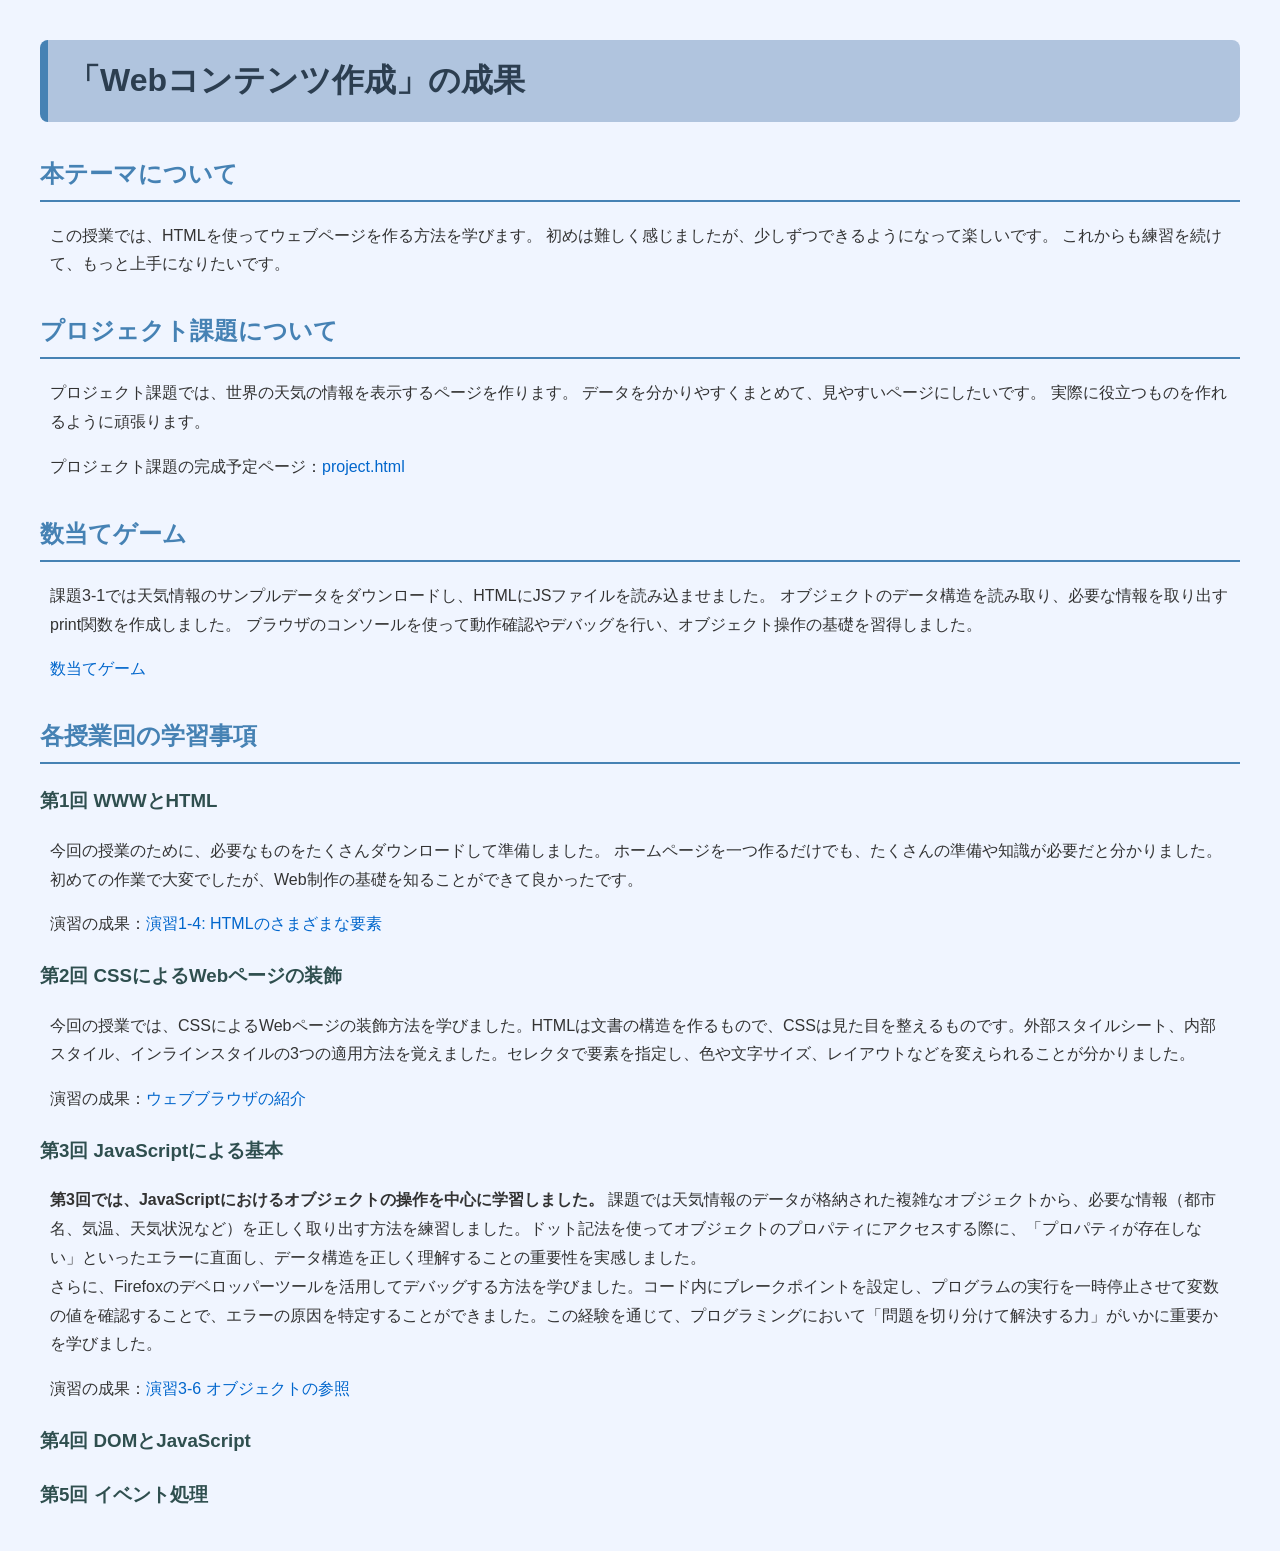
==== index.html @ a765b0f0 "第三回" ====
<!DOCTYPE html>
<html lang="ja">
<head>
    <meta charset="UTF-8">
    <title>Webコンテンツ作成 成果</title>
    <link rel="stylesheet"
    href="style.css">
</head>
<body>
    <h1>「Webコンテンツ作成」の成果</h1>

    <h2>本テーマについて</h2>
    <p>
        この授業では、HTMLを使ってウェブページを作る方法を学びます。
初めは難しく感じましたが、少しずつできるようになって楽しいです。
これからも練習を続けて、もっと上手になりたいです。
    </p>

    <h2>プロジェクト課題について</h2>
    <p>
        プロジェクト課題では、世界の天気の情報を表示するページを作ります。
データを分かりやすくまとめて、見やすいページにしたいです。
実際に役立つものを作れるように頑張ります。

    </p>
    <p>プロジェクト課題の完成予定ページ：<a href="project.html">project.html</a></p>

    <h2>数当てゲーム</h2>
    <p>
        課題3-1では天気情報のサンプルデータをダウンロードし、HTMLにJSファイルを読み込ませました。
オブジェクトのデータ構造を読み取り、必要な情報を取り出すprint関数を作成しました。
ブラウザのコンソールを使って動作確認やデバッグを行い、オブジェクト操作の基礎を習得しました。
        </p>
        <p><a href="kazuate.html">数当てゲーム</a></p>

    <h2>各授業回の学習事項</h2>
    <h3>第1回 WWWとHTML</h3>
    <p> 

今回の授業のために、必要なものをたくさんダウンロードして準備しました。
ホームページを一つ作るだけでも、たくさんの準備や知識が必要だと分かりました。
初めての作業で大変でしたが、Web制作の基礎を知ることができて良かったです。
    </p>
    <p>演習の成果：<a href="practice-html/elements.html">演習1-4: HTMLのさまざまな要素</a></p>

    <h3>第2回 CSSによるWebページの装飾</h3>
    <p>今回の授業では、CSSによるWebページの装飾方法を学びました。HTMLは文書の構造を作るもので、CSSは見た目を整えるものです。外部スタイルシート、内部スタイル、インラインスタイルの3つの適用方法を覚えました。セレクタで要素を指定し、色や文字サイズ、レイアウトなどを変えられることが分かりました。</p>
    <p>演習の成果：<a href="practice-css/browser-intro.html">ウェブブラウザの紹介</a></p>

    <h3>第3回 JavaScriptによる基本</h3>
    <p>
        <strong>第3回では、JavaScriptにおけるオブジェクトの操作を中心に学習しました。</strong>
        課題では天気情報のデータが格納された複雑なオブジェクトから、必要な情報（都市名、気温、天気状況など）を正しく取り出す方法を練習しました。ドット記法を使ってオブジェクトのプロパティにアクセスする際に、「プロパティが存在しない」といったエラーに直面し、データ構造を正しく理解することの重要性を実感しました。<br>
        さらに、Firefoxのデベロッパーツールを活用してデバッグする方法を学びました。コード内にブレークポイントを設定し、プログラムの実行を一時停止させて変数の値を確認することで、エラーの原因を特定することができました。この経験を通じて、プログラミングにおいて「問題を切り分けて解決する力」がいかに重要かを学びました。
    </p>
    <p>演習の成果：<a href="practice-js/obj-practice.html">演習3-6 オブジェクトの参照</a></p>
    
    <h3>第4回 DOMとJavaScript</h3>
    
    <h3>第5回 イベント処理</h3>
    
</body>
</html>
---- style.css ----
body {
    background-color: #f0f5ff;
    font-family: "MS Gothic", sans-serif;
    margin: 40px;
    line-height: 1.8;
}


h1 {
    color: #2c3e50;
    background-color: #b0c4de;
    padding: 12px 20px;
    border-radius: 8px;
    border-left: 8px solid #4682b4;
}


h2 {
    color: #4682b4;
    border-bottom: 2px solid #4682b4;
    padding-bottom: 5px;
    margin-top: 30px;
}


h3 {
    color: #2f4f4f;
    margin-top: 20px;
}


p {
    color: #333333;
    font-size: 16px;
    padding: 0 10px;
}


a {
    color: #0066cc;
    text-decoration: none;
}


a:hover {
    color: #ff6600;
    text-decoration: underline;
}
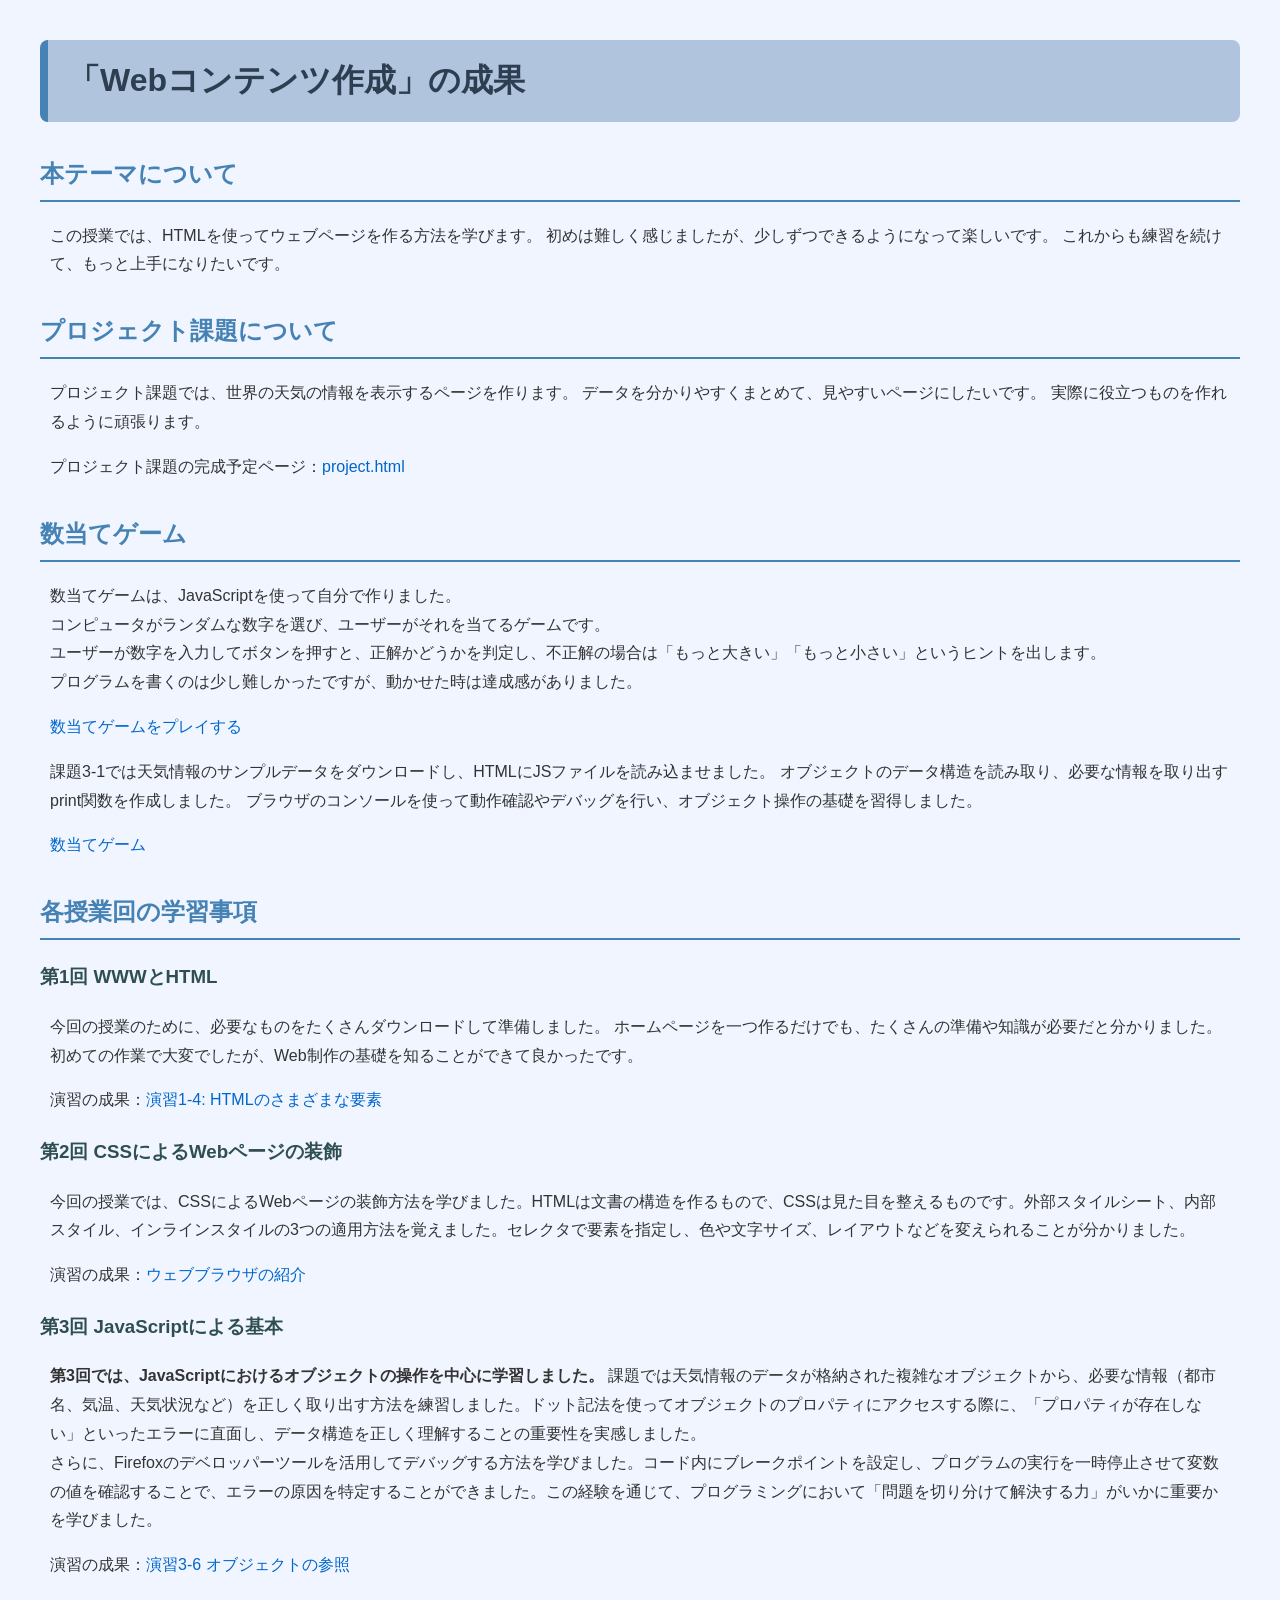
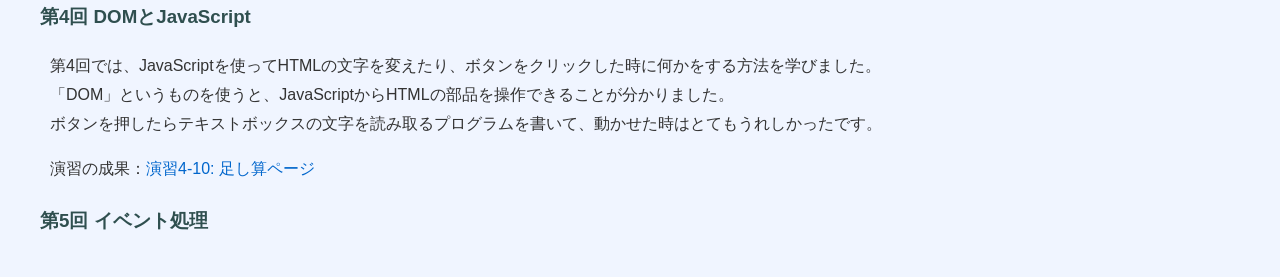
==== commit 8a8969b3: "第四回" ====
--- a/index.html
+++ b/index.html
@@ -26,6 +26,13 @@
     <p>プロジェクト課題の完成予定ページ：<a href="project.html">project.html</a></p>
 
     <h2>数当てゲーム</h2>
+    <p>
+        数当てゲームは、JavaScriptを使って自分で作りました。<br>
+        コンピュータがランダムな数字を選び、ユーザーがそれを当てるゲームです。<br>
+        ユーザーが数字を入力してボタンを押すと、正解かどうかを判定し、不正解の場合は「もっと大きい」「もっと小さい」というヒントを出します。<br>
+        プログラムを書くのは少し難しかったですが、動かせた時は達成感がありました。
+    </p>
+    <p><a href="kazuate.html">数当てゲームをプレイする</a></p>
     <p>
         課題3-1では天気情報のサンプルデータをダウンロードし、HTMLにJSファイルを読み込ませました。
 オブジェクトのデータ構造を読み取り、必要な情報を取り出すprint関数を作成しました。
@@ -56,7 +63,12 @@
     <p>演習の成果：<a href="practice-js/obj-practice.html">演習3-6 オブジェクトの参照</a></p>
     
     <h3>第4回 DOMとJavaScript</h3>
-    
+    <p>
+        第4回では、JavaScriptを使ってHTMLの文字を変えたり、ボタンをクリックした時に何かをする方法を学びました。<br>
+        「DOM」というものを使うと、JavaScriptからHTMLの部品を操作できることが分かりました。<br>
+        ボタンを押したらテキストボックスの文字を読み取るプログラムを書いて、動かせた時はとてもうれしかったです。
+    </p>
+    <p>演習の成果：<a href="practice-eventdom/tashizan.html">演習4-10: 足し算ページ</a></p>
     <h3>第5回 イベント処理</h3>
     
 </body>
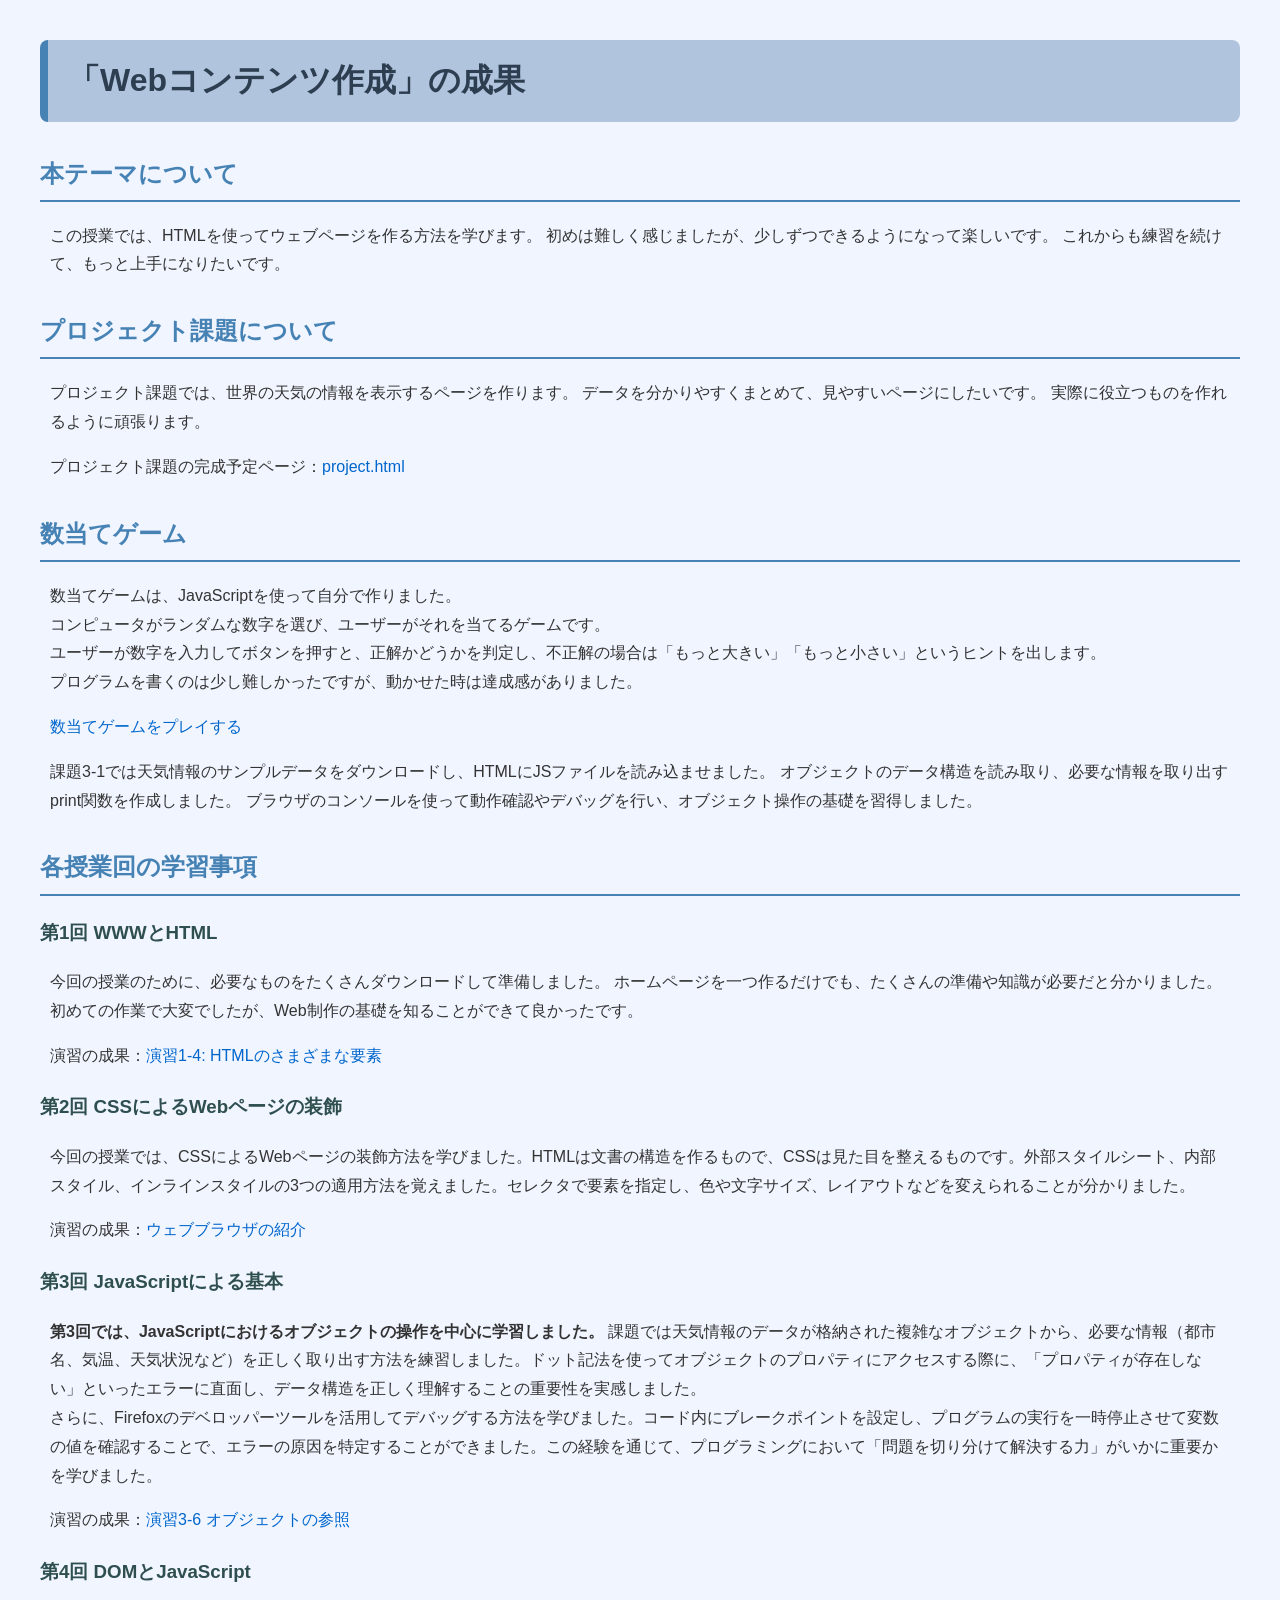
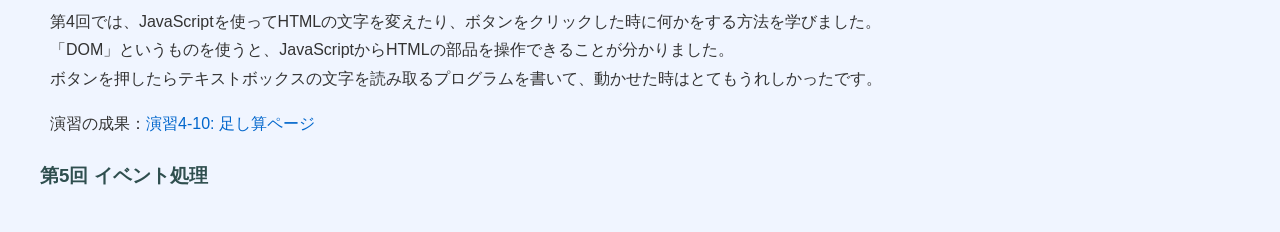
==== commit df4f284f: "第四回" ====
--- a/index.html
+++ b/index.html
@@ -38,7 +38,7 @@
 オブジェクトのデータ構造を読み取り、必要な情報を取り出すprint関数を作成しました。
 ブラウザのコンソールを使って動作確認やデバッグを行い、オブジェクト操作の基礎を習得しました。
         </p>
-        <p><a href="kazuate.html">数当てゲーム</a></p>
+        
 
     <h2>各授業回の学習事項</h2>
     <h3>第1回 WWWとHTML</h3>
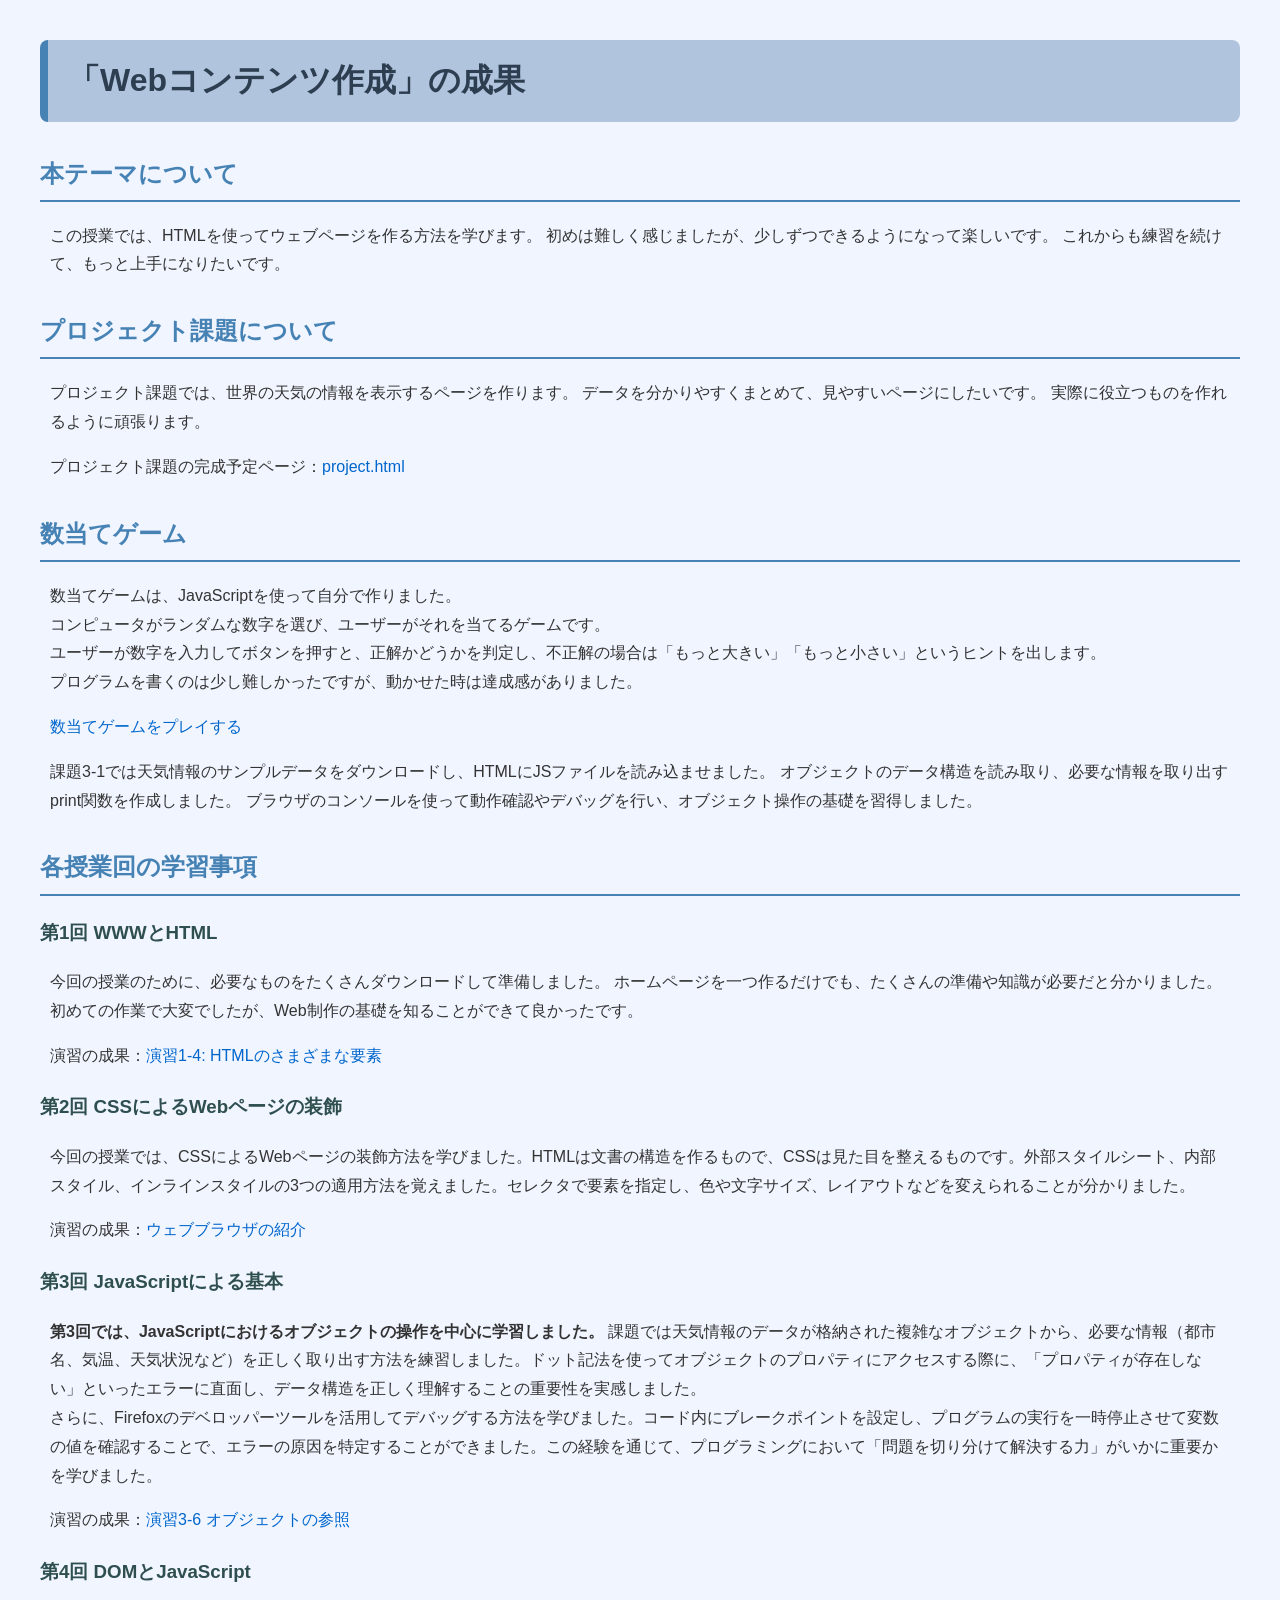
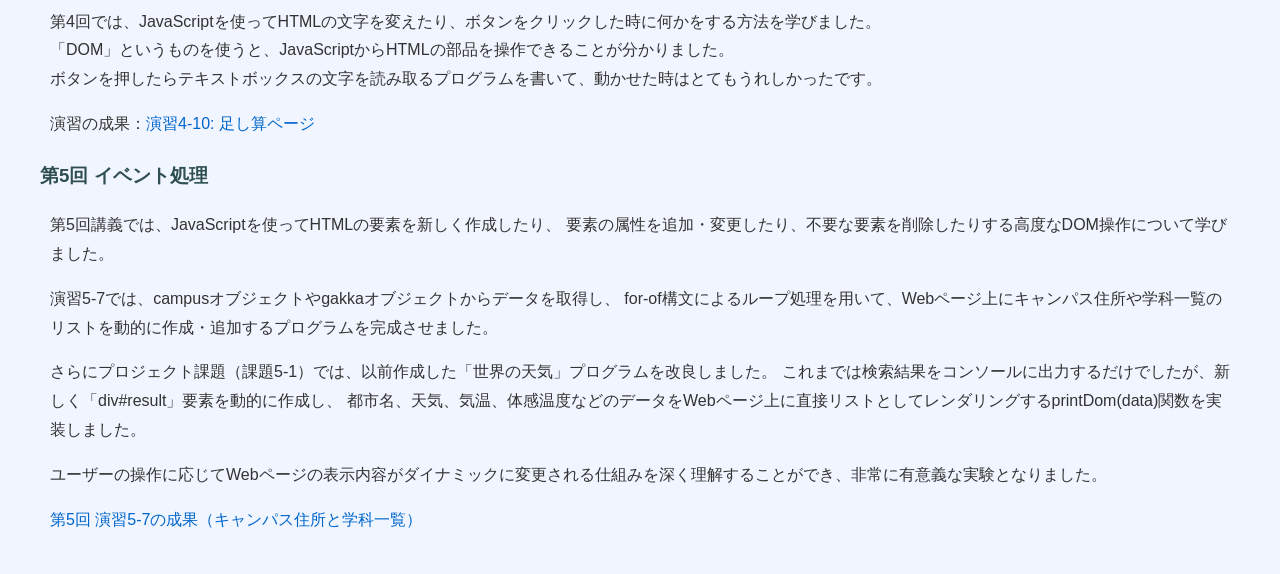
==== commit 8b81d79d: "第五回" ====
--- a/index.html
+++ b/index.html
@@ -70,6 +70,27 @@
     </p>
     <p>演習の成果：<a href="practice-eventdom/tashizan.html">演習4-10: 足し算ページ</a></p>
     <h3>第5回 イベント処理</h3>
-    
+    <p>
+        第5回講義では、JavaScriptを使ってHTMLの要素を新しく作成したり、
+        要素の属性を追加・変更したり、不要な要素を削除したりする高度なDOM操作について学びました。
+      </p>
+      <p>
+        演習5-7では、campusオブジェクトやgakkaオブジェクトからデータを取得し、
+        for-of構文によるループ処理を用いて、Webページ上にキャンパス住所や学科一覧のリストを動的に作成・追加するプログラムを完成させました。
+      </p>
+      <p>
+        さらにプロジェクト課題（課題5-1）では、以前作成した「世界の天気」プログラムを改良しました。
+        これまでは検索結果をコンソールに出力するだけでしたが、新しく「div#result」要素を動的に作成し、
+        都市名、天気、気温、体感温度などのデータをWebページ上に直接リストとしてレンダリングするprintDom(data)関数を実装しました。
+      </p>
+      <p>
+        ユーザーの操作に応じてWebページの表示内容がダイナミックに変更される仕組みを深く理解することができ、非常に有意義な実験となりました。
+      </p>
+      
+      
+      <p>
+        
+        <a href="../practice-dom2/dom2-exercise.html">第5回 演習5-7の成果（キャンパス住所と学科一覧）</a>
+      </p>
 </body>
 </html>
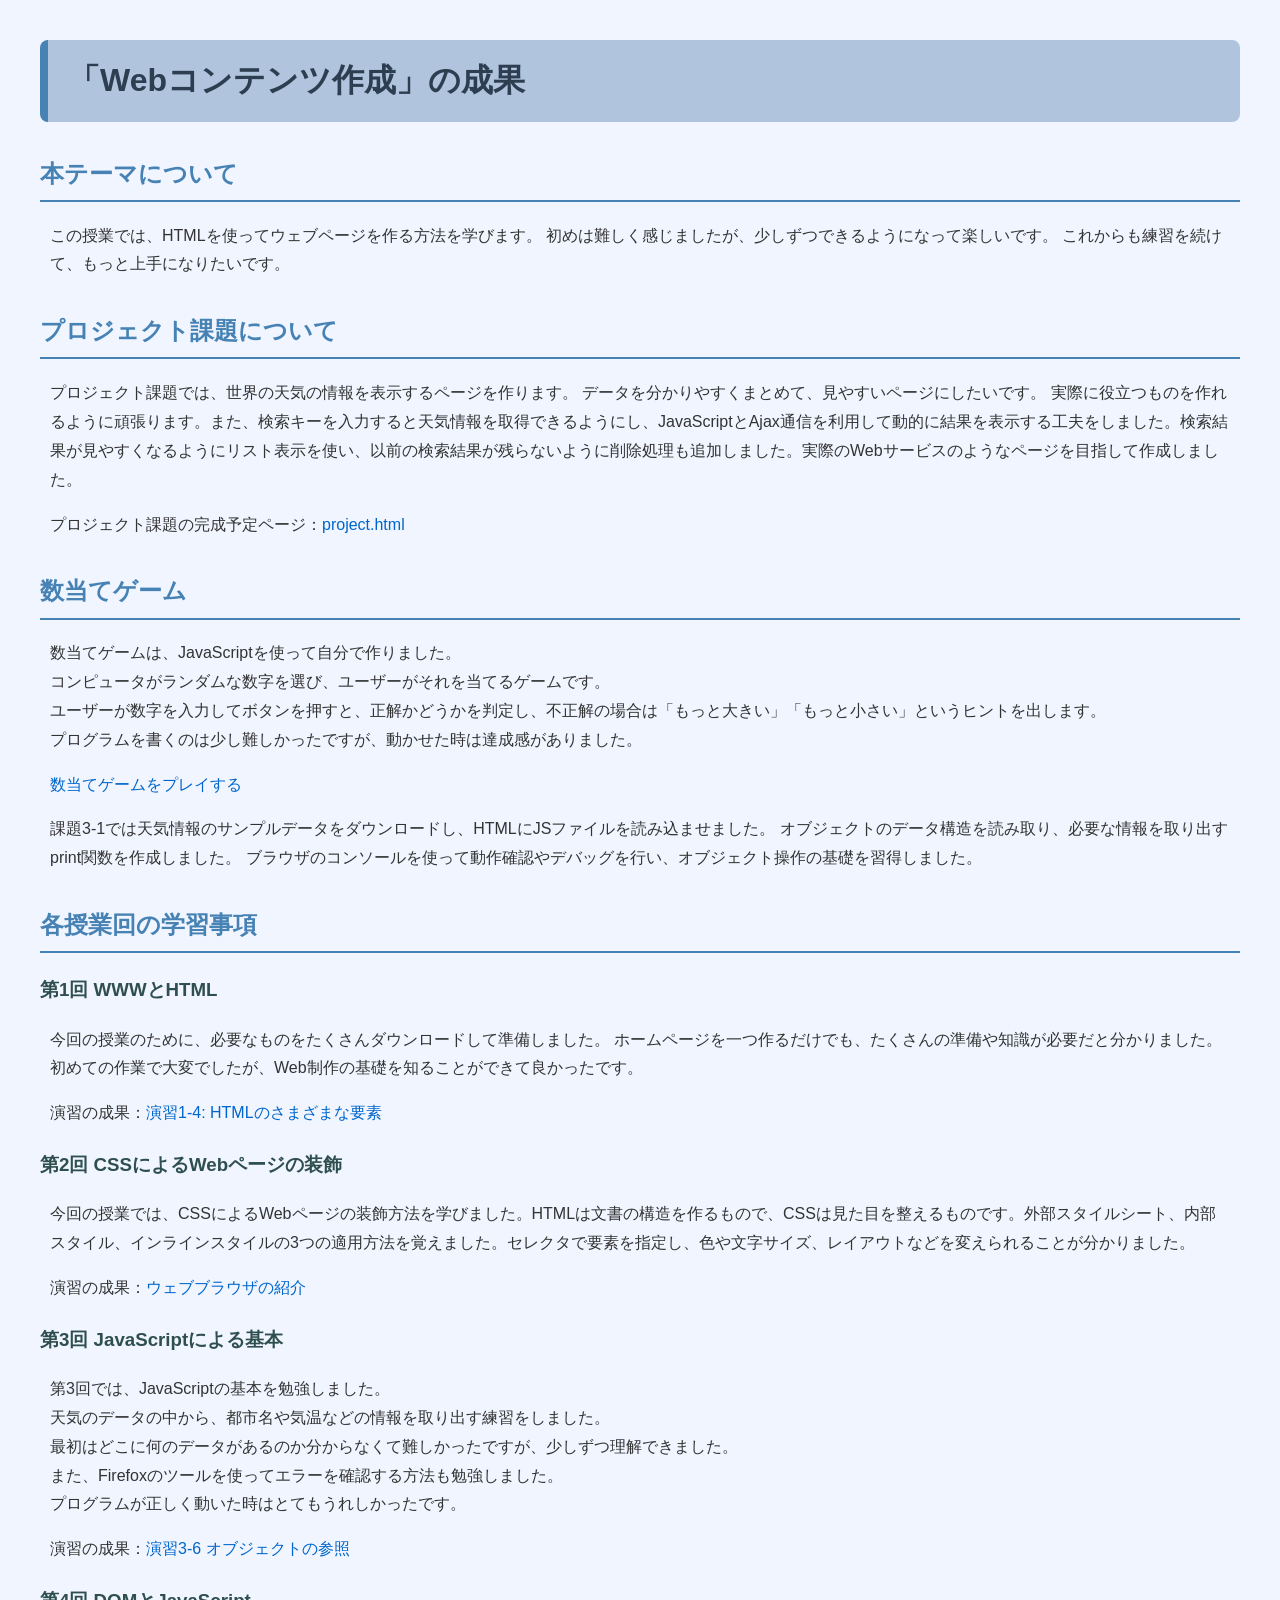
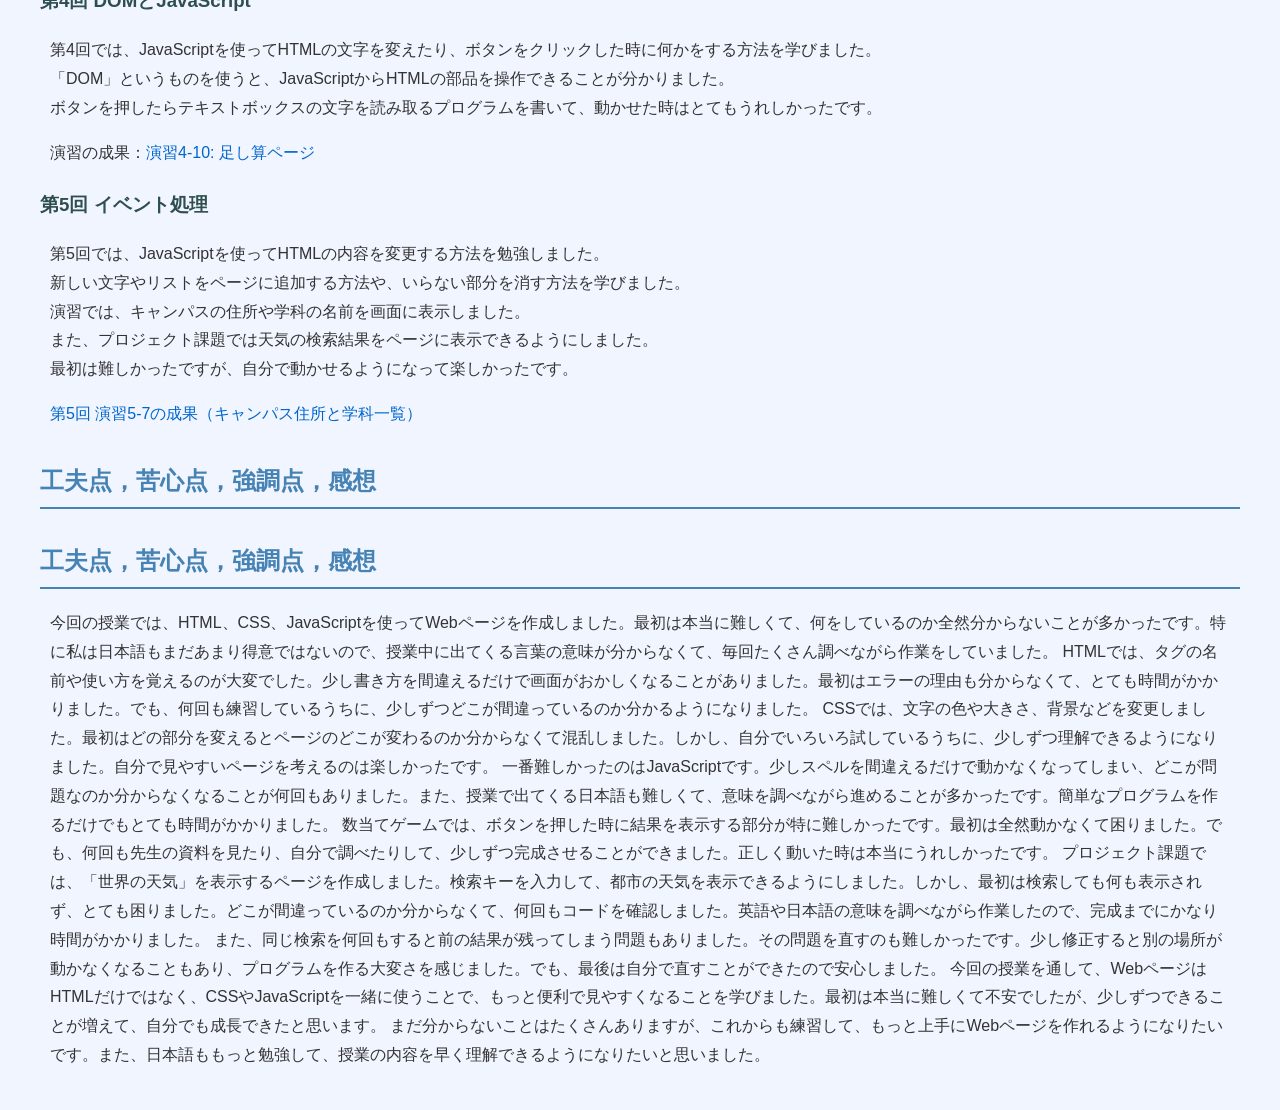
==== commit 95bef93e: "第六回" ====
--- a/index.html
+++ b/index.html
@@ -20,7 +20,7 @@
     <p>
         プロジェクト課題では、世界の天気の情報を表示するページを作ります。
 データを分かりやすくまとめて、見やすいページにしたいです。
-実際に役立つものを作れるように頑張ります。
+実際に役立つものを作れるように頑張ります。また、検索キーを入力すると天気情報を取得できるようにし、JavaScriptとAjax通信を利用して動的に結果を表示する工夫をしました。検索結果が見やすくなるようにリスト表示を使い、以前の検索結果が残らないように削除処理も追加しました。実際のWebサービスのようなページを目指して作成しました。
 
     </p>
     <p>プロジェクト課題の完成予定ページ：<a href="project.html">project.html</a></p>
@@ -56,10 +56,12 @@
 
     <h3>第3回 JavaScriptによる基本</h3>
     <p>
-        <strong>第3回では、JavaScriptにおけるオブジェクトの操作を中心に学習しました。</strong>
-        課題では天気情報のデータが格納された複雑なオブジェクトから、必要な情報（都市名、気温、天気状況など）を正しく取り出す方法を練習しました。ドット記法を使ってオブジェクトのプロパティにアクセスする際に、「プロパティが存在しない」といったエラーに直面し、データ構造を正しく理解することの重要性を実感しました。<br>
-        さらに、Firefoxのデベロッパーツールを活用してデバッグする方法を学びました。コード内にブレークポイントを設定し、プログラムの実行を一時停止させて変数の値を確認することで、エラーの原因を特定することができました。この経験を通じて、プログラミングにおいて「問題を切り分けて解決する力」がいかに重要かを学びました。
-    </p>
+        第3回では、JavaScriptの基本を勉強しました。<br>
+        天気のデータの中から、都市名や気温などの情報を取り出す練習をしました。<br>
+        最初はどこに何のデータがあるのか分からなくて難しかったですが、少しずつ理解できました。<br>
+        また、Firefoxのツールを使ってエラーを確認する方法も勉強しました。<br>
+        プログラムが正しく動いた時はとてもうれしかったです。
+        </p>
     <p>演習の成果：<a href="practice-js/obj-practice.html">演習3-6 オブジェクトの参照</a></p>
     
     <h3>第4回 DOMとJavaScript</h3>
@@ -71,26 +73,42 @@
     <p>演習の成果：<a href="practice-eventdom/tashizan.html">演習4-10: 足し算ページ</a></p>
     <h3>第5回 イベント処理</h3>
     <p>
-        第5回講義では、JavaScriptを使ってHTMLの要素を新しく作成したり、
-        要素の属性を追加・変更したり、不要な要素を削除したりする高度なDOM操作について学びました。
-      </p>
-      <p>
-        演習5-7では、campusオブジェクトやgakkaオブジェクトからデータを取得し、
-        for-of構文によるループ処理を用いて、Webページ上にキャンパス住所や学科一覧のリストを動的に作成・追加するプログラムを完成させました。
-      </p>
-      <p>
-        さらにプロジェクト課題（課題5-1）では、以前作成した「世界の天気」プログラムを改良しました。
-        これまでは検索結果をコンソールに出力するだけでしたが、新しく「div#result」要素を動的に作成し、
-        都市名、天気、気温、体感温度などのデータをWebページ上に直接リストとしてレンダリングするprintDom(data)関数を実装しました。
-      </p>
-      <p>
-        ユーザーの操作に応じてWebページの表示内容がダイナミックに変更される仕組みを深く理解することができ、非常に有意義な実験となりました。
-      </p>
-      
+        第5回では、JavaScriptを使ってHTMLの内容を変更する方法を勉強しました。<br>
+        新しい文字やリストをページに追加する方法や、いらない部分を消す方法を学びました。<br>
+        演習では、キャンパスの住所や学科の名前を画面に表示しました。<br>
+        また、プロジェクト課題では天気の検索結果をページに表示できるようにしました。<br>
+        最初は難しかったですが、自分で動かせるようになって楽しかったです。
+        </p>
       
       <p>
         
-        <a href="../practice-dom2/dom2-exercise.html">第5回 演習5-7の成果（キャンパス住所と学科一覧）</a>
+        <a href="practice-dom2/dom2-exercise.html">第5回 演習5-7の成果（キャンパス住所と学科一覧）</a>
       </p>
+      <h2>工夫点，苦心点，強調点，感想</h2>
+<p>
+    <h2>工夫点，苦心点，強調点，感想</h2>
+
+    <p>
+    今回の授業では、HTML、CSS、JavaScriptを使ってWebページを作成しました。最初は本当に難しくて、何をしているのか全然分からないことが多かったです。特に私は日本語もまだあまり得意ではないので、授業中に出てくる言葉の意味が分からなくて、毎回たくさん調べながら作業をしていました。
+    
+    HTMLでは、タグの名前や使い方を覚えるのが大変でした。少し書き方を間違えるだけで画面がおかしくなることがありました。最初はエラーの理由も分からなくて、とても時間がかかりました。でも、何回も練習しているうちに、少しずつどこが間違っているのか分かるようになりました。
+    
+    CSSでは、文字の色や大きさ、背景などを変更しました。最初はどの部分を変えるとページのどこが変わるのか分からなくて混乱しました。しかし、自分でいろいろ試しているうちに、少しずつ理解できるようになりました。自分で見やすいページを考えるのは楽しかったです。
+    
+    一番難しかったのはJavaScriptです。少しスペルを間違えるだけで動かなくなってしまい、どこが問題なのか分からなくなることが何回もありました。また、授業で出てくる日本語も難しくて、意味を調べながら進めることが多かったです。簡単なプログラムを作るだけでもとても時間がかかりました。
+    
+    数当てゲームでは、ボタンを押した時に結果を表示する部分が特に難しかったです。最初は全然動かなくて困りました。でも、何回も先生の資料を見たり、自分で調べたりして、少しずつ完成させることができました。正しく動いた時は本当にうれしかったです。
+    
+    プロジェクト課題では、「世界の天気」を表示するページを作成しました。検索キーを入力して、都市の天気を表示できるようにしました。しかし、最初は検索しても何も表示されず、とても困りました。どこが間違っているのか分からなくて、何回もコードを確認しました。英語や日本語の意味を調べながら作業したので、完成までにかなり時間がかかりました。
+    
+    また、同じ検索を何回もすると前の結果が残ってしまう問題もありました。その問題を直すのも難しかったです。少し修正すると別の場所が動かなくなることもあり、プログラムを作る大変さを感じました。でも、最後は自分で直すことができたので安心しました。
+    
+    今回の授業を通して、WebページはHTMLだけではなく、CSSやJavaScriptを一緒に使うことで、もっと便利で見やすくなることを学びました。最初は本当に難しくて不安でしたが、少しずつできることが増えて、自分でも成長できたと思います。
+    
+    まだ分からないことはたくさんありますが、これからも練習して、もっと上手にWebページを作れるようになりたいです。また、日本語ももっと勉強して、授業の内容を早く理解できるようになりたいと思いました。
+    
+    </p>
+    
+</p>
 </body>
 </html>
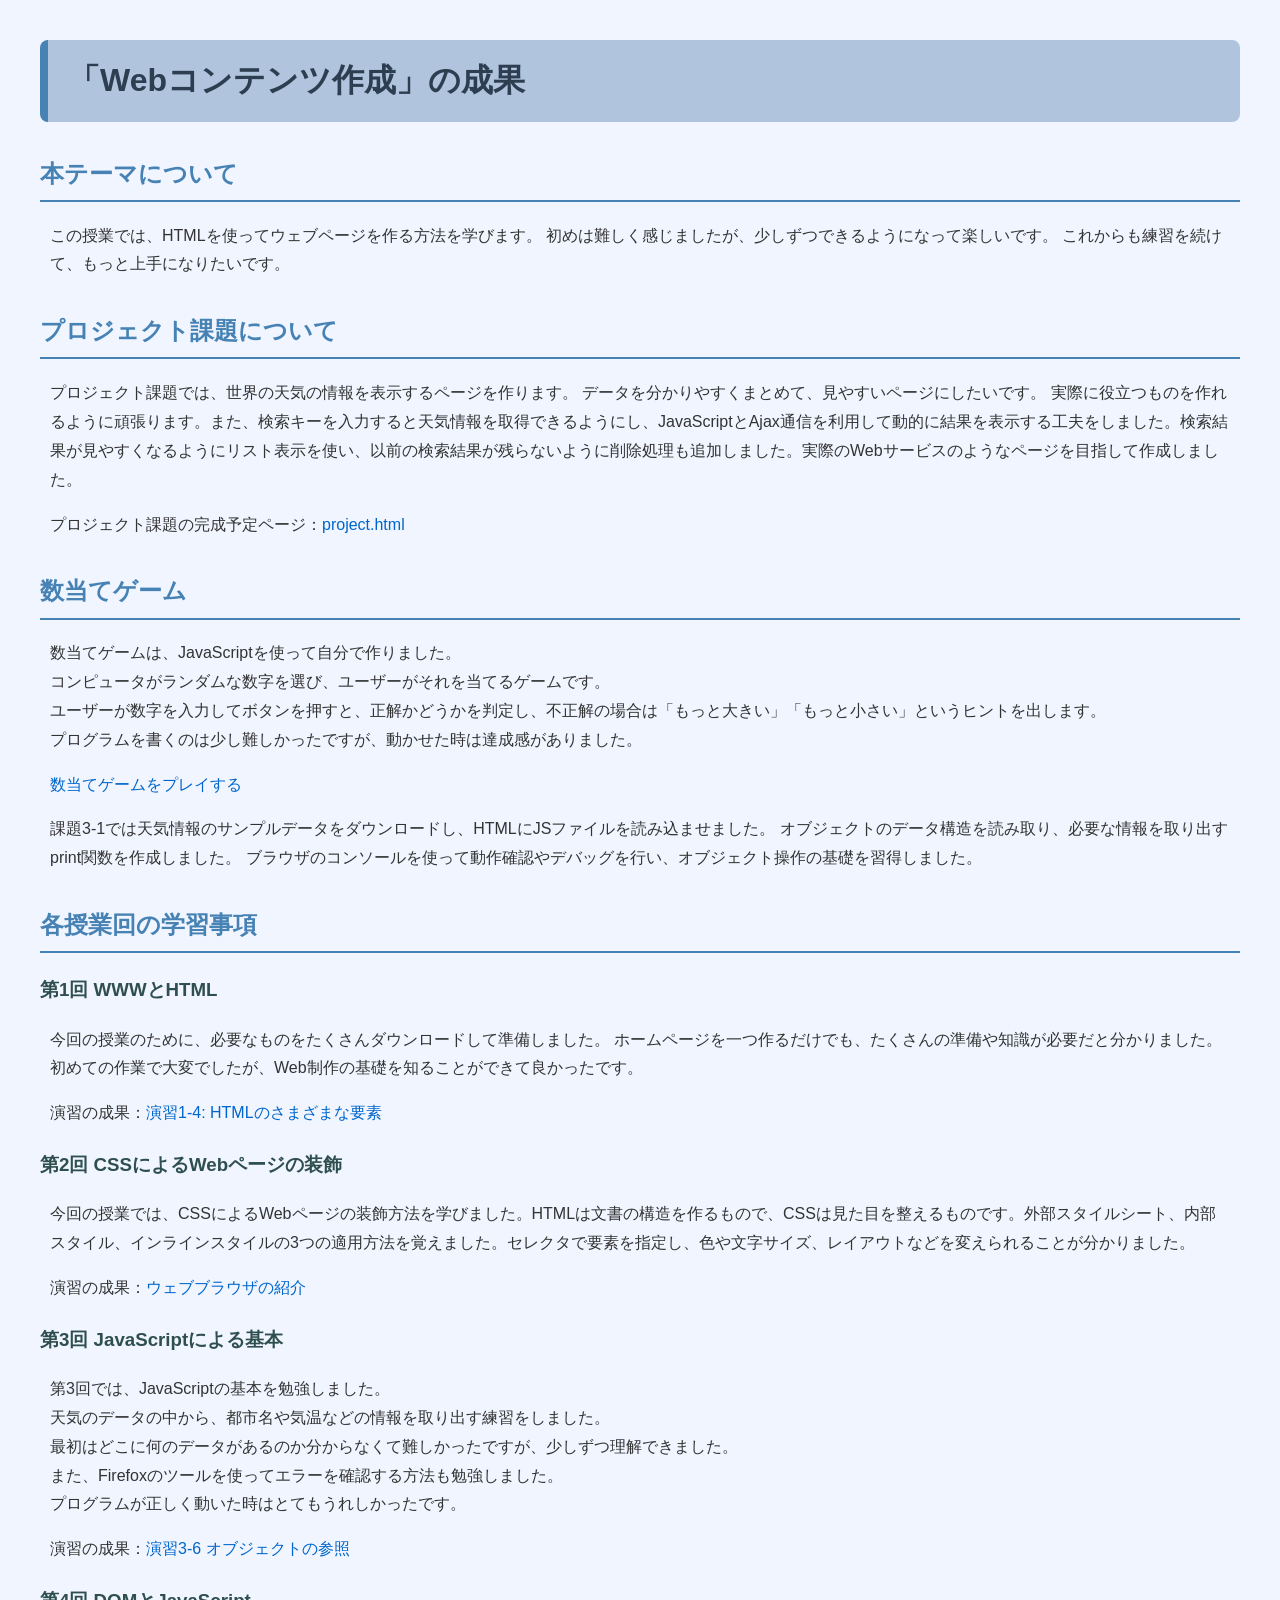
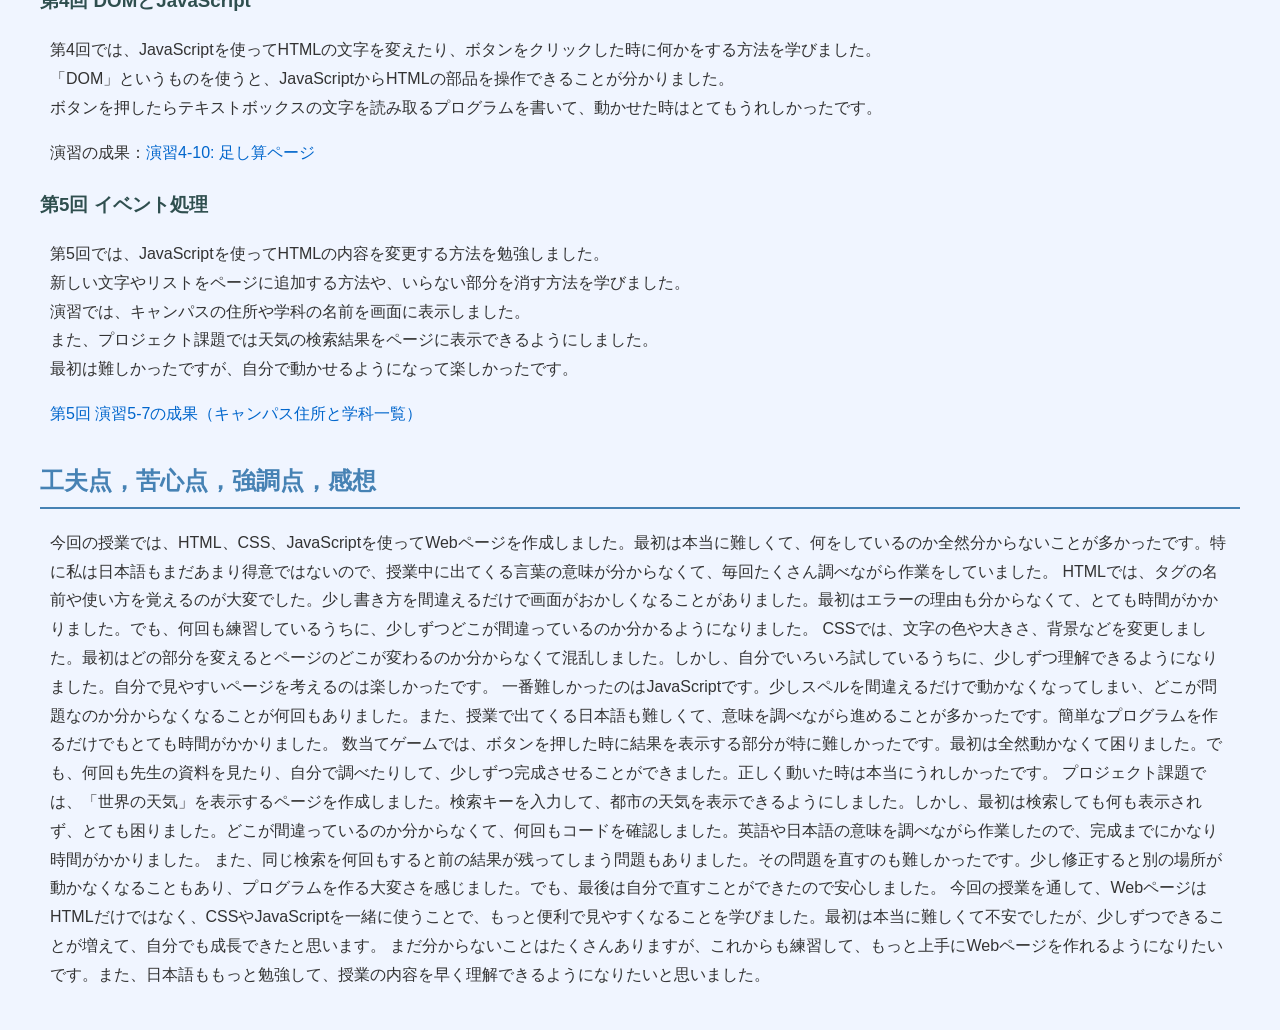
==== commit df3c922c: "第六回" ====
--- a/index.html
+++ b/index.html
@@ -84,7 +84,7 @@
         
         <a href="practice-dom2/dom2-exercise.html">第5回 演習5-7の成果（キャンパス住所と学科一覧）</a>
       </p>
-      <h2>工夫点，苦心点，強調点，感想</h2>
+      
 <p>
     <h2>工夫点，苦心点，強調点，感想</h2>
 
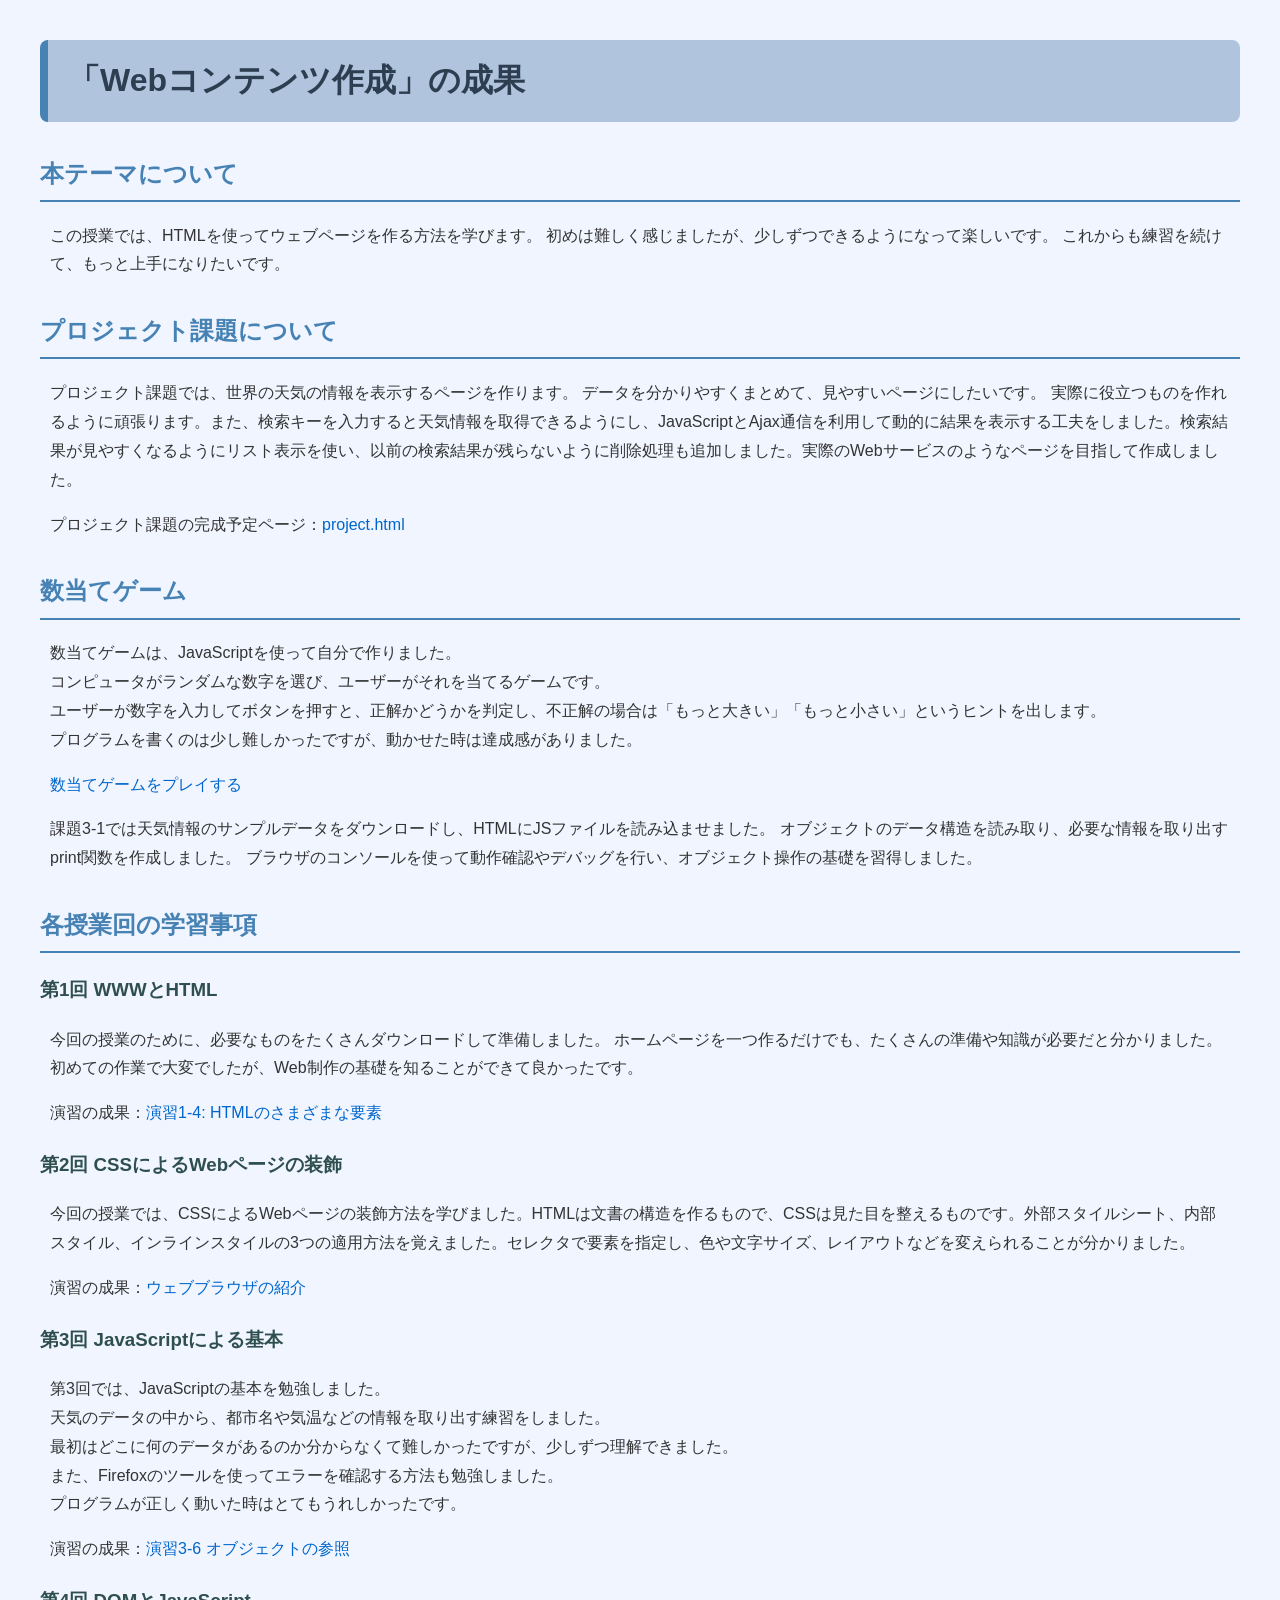
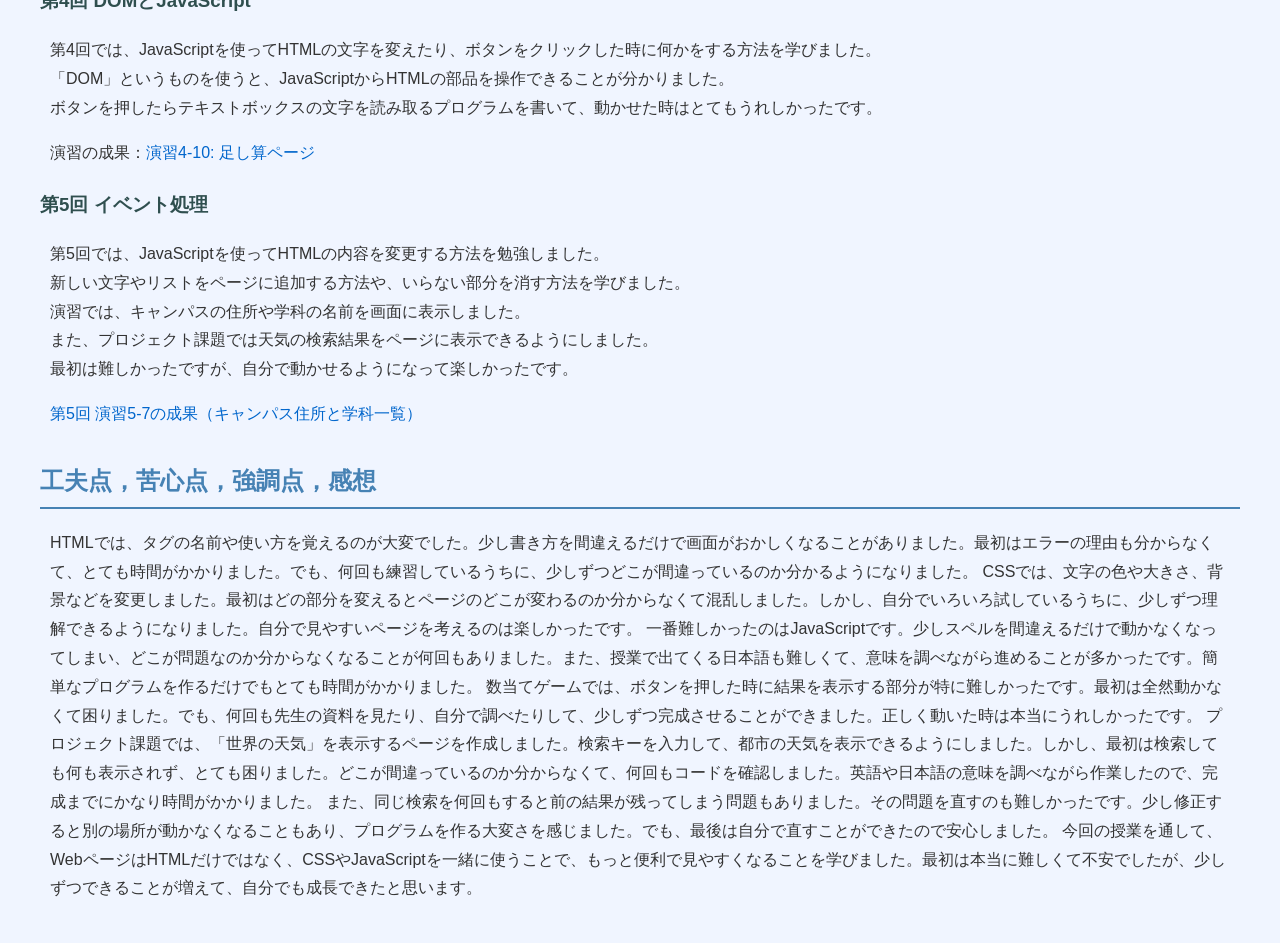
==== commit d53cd162: "第六回" ====
--- a/index.html
+++ b/index.html
@@ -89,25 +89,15 @@
     <h2>工夫点，苦心点，強調点，感想</h2>
 
     <p>
-    今回の授業では、HTML、CSS、JavaScriptを使ってWebページを作成しました。最初は本当に難しくて、何をしているのか全然分からないことが多かったです。特に私は日本語もまだあまり得意ではないので、授業中に出てくる言葉の意味が分からなくて、毎回たくさん調べながら作業をしていました。
+        
+        HTMLでは、タグの名前や使い方を覚えるのが大変でした。少し書き方を間違えるだけで画面がおかしくなることがありました。最初はエラーの理由も分からなくて、とても時間がかかりました。でも、何回も練習しているうちに、少しずつどこが間違っているのか分かるようになりました。
+        CSSでは、文字の色や大きさ、背景などを変更しました。最初はどの部分を変えるとページのどこが変わるのか分からなくて混乱しました。しかし、自分でいろいろ試しているうちに、少しずつ理解できるようになりました。自分で見やすいページを考えるのは楽しかったです。
+        一番難しかったのはJavaScriptです。少しスペルを間違えるだけで動かなくなってしまい、どこが問題なのか分からなくなることが何回もありました。また、授業で出てくる日本語も難しくて、意味を調べながら進めることが多かったです。簡単なプログラムを作るだけでもとても時間がかかりました。
+        数当てゲームでは、ボタンを押した時に結果を表示する部分が特に難しかったです。最初は全然動かなくて困りました。でも、何回も先生の資料を見たり、自分で調べたりして、少しずつ完成させることができました。正しく動いた時は本当にうれしかったです。
+        プロジェクト課題では、「世界の天気」を表示するページを作成しました。検索キーを入力して、都市の天気を表示できるようにしました。しかし、最初は検索しても何も表示されず、とても困りました。どこが間違っているのか分からなくて、何回もコードを確認しました。英語や日本語の意味を調べながら作業したので、完成までにかなり時間がかかりました。
+        また、同じ検索を何回もすると前の結果が残ってしまう問題もありました。その問題を直すのも難しかったです。少し修正すると別の場所が動かなくなることもあり、プログラムを作る大変さを感じました。でも、最後は自分で直すことができたので安心しました。
+        今回の授業を通して、WebページはHTMLだけではなく、CSSやJavaScriptを一緒に使うことで、もっと便利で見やすくなることを学びました。最初は本当に難しくて不安でしたが、少しずつできることが増えて、自分でも成長できたと思います。
     
-    HTMLでは、タグの名前や使い方を覚えるのが大変でした。少し書き方を間違えるだけで画面がおかしくなることがありました。最初はエラーの理由も分からなくて、とても時間がかかりました。でも、何回も練習しているうちに、少しずつどこが間違っているのか分かるようになりました。
-    
-    CSSでは、文字の色や大きさ、背景などを変更しました。最初はどの部分を変えるとページのどこが変わるのか分からなくて混乱しました。しかし、自分でいろいろ試しているうちに、少しずつ理解できるようになりました。自分で見やすいページを考えるのは楽しかったです。
-    
-    一番難しかったのはJavaScriptです。少しスペルを間違えるだけで動かなくなってしまい、どこが問題なのか分からなくなることが何回もありました。また、授業で出てくる日本語も難しくて、意味を調べながら進めることが多かったです。簡単なプログラムを作るだけでもとても時間がかかりました。
-    
-    数当てゲームでは、ボタンを押した時に結果を表示する部分が特に難しかったです。最初は全然動かなくて困りました。でも、何回も先生の資料を見たり、自分で調べたりして、少しずつ完成させることができました。正しく動いた時は本当にうれしかったです。
-    
-    プロジェクト課題では、「世界の天気」を表示するページを作成しました。検索キーを入力して、都市の天気を表示できるようにしました。しかし、最初は検索しても何も表示されず、とても困りました。どこが間違っているのか分からなくて、何回もコードを確認しました。英語や日本語の意味を調べながら作業したので、完成までにかなり時間がかかりました。
-    
-    また、同じ検索を何回もすると前の結果が残ってしまう問題もありました。その問題を直すのも難しかったです。少し修正すると別の場所が動かなくなることもあり、プログラムを作る大変さを感じました。でも、最後は自分で直すことができたので安心しました。
-    
-    今回の授業を通して、WebページはHTMLだけではなく、CSSやJavaScriptを一緒に使うことで、もっと便利で見やすくなることを学びました。最初は本当に難しくて不安でしたが、少しずつできることが増えて、自分でも成長できたと思います。
-    
-    まだ分からないことはたくさんありますが、これからも練習して、もっと上手にWebページを作れるようになりたいです。また、日本語ももっと勉強して、授業の内容を早く理解できるようになりたいと思いました。
-    
-    </p>
     
 </p>
 </body>
